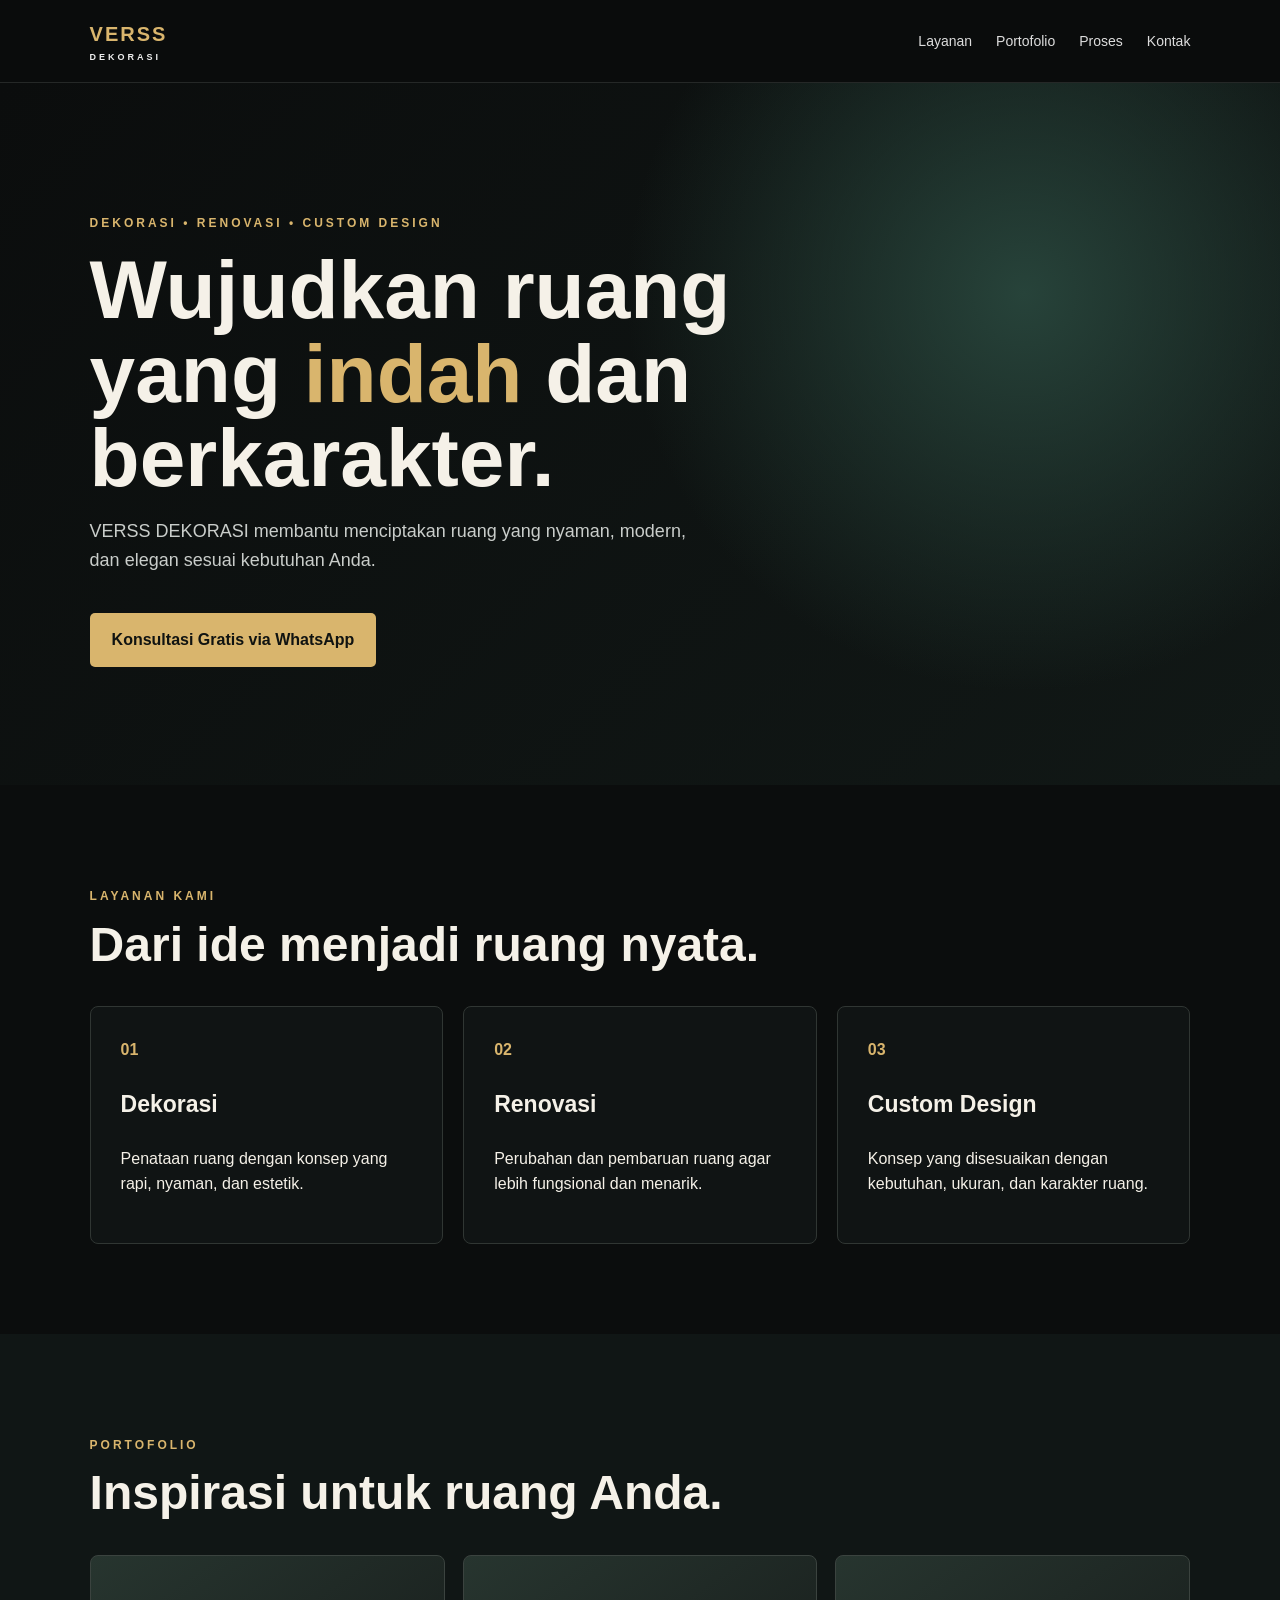
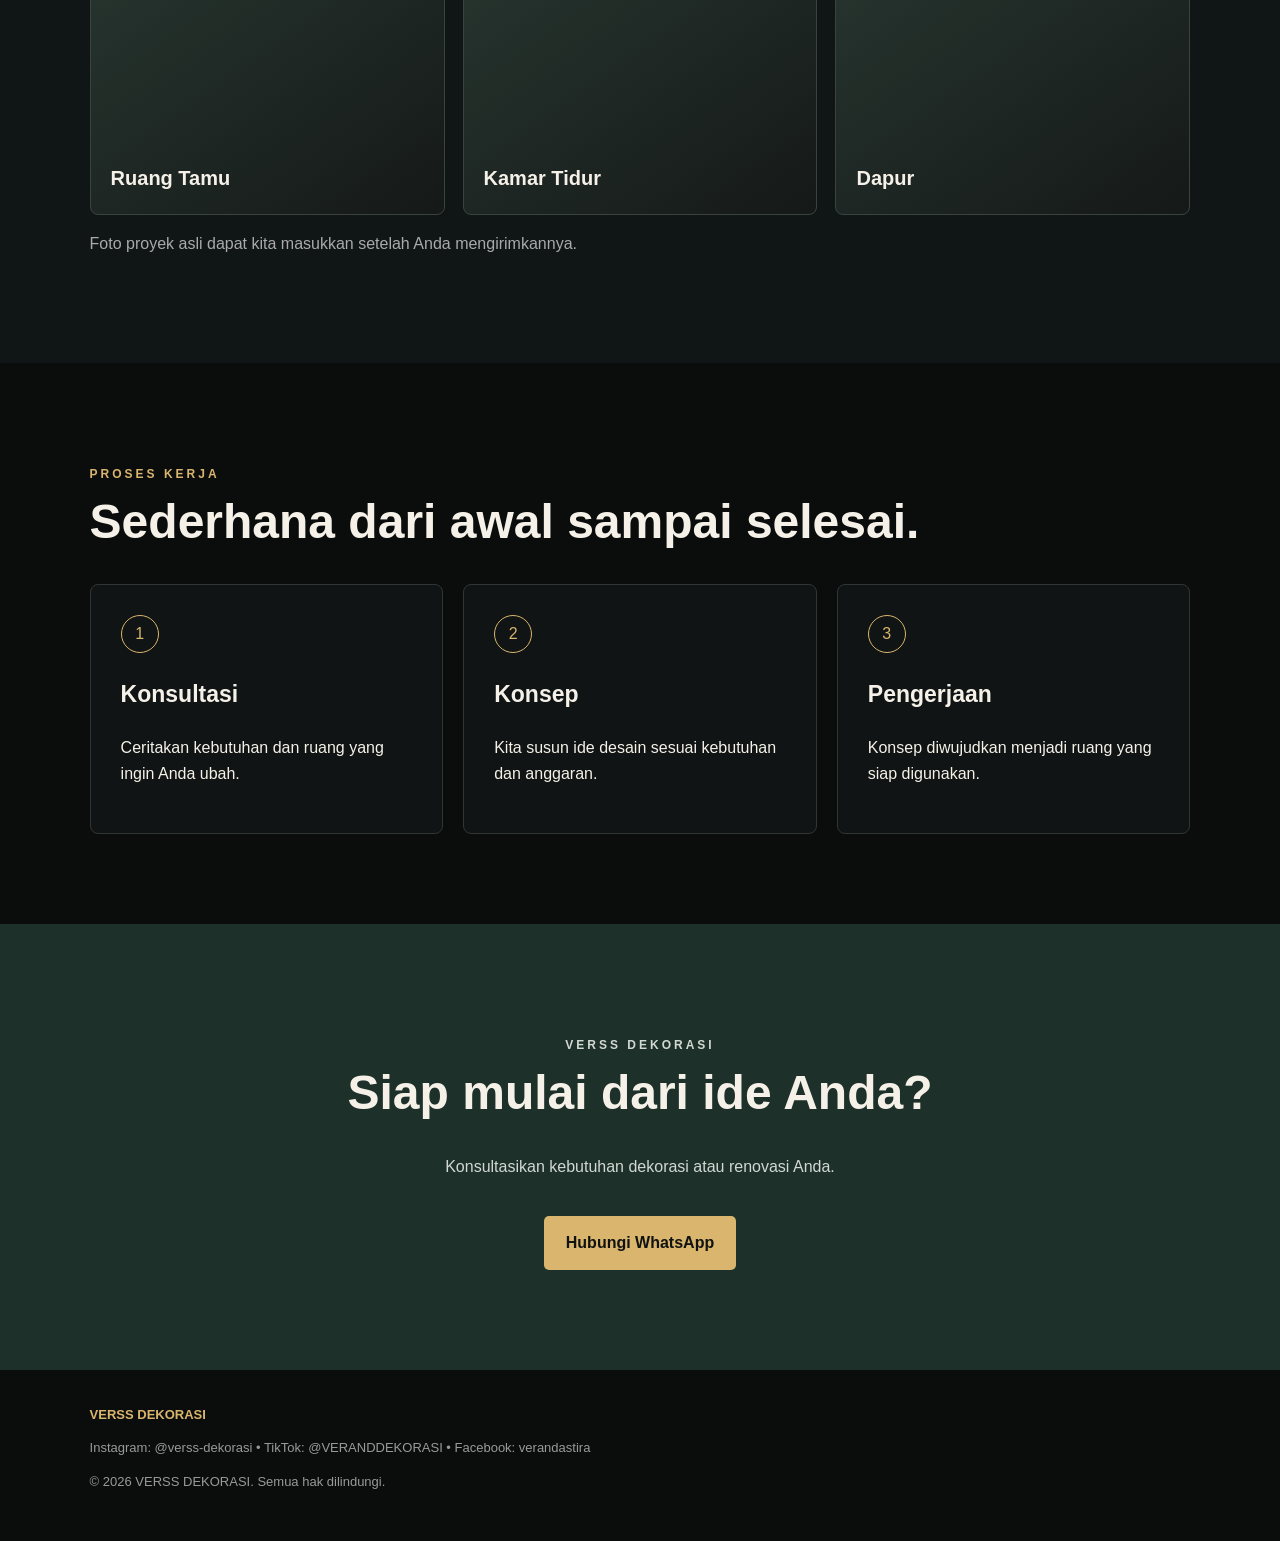
==== index.html @ af915635 "Add files via upload" ====
<!doctype html>
<html lang="id">
<head>
<meta charset="utf-8">
<meta name="viewport" content="width=device-width, initial-scale=1">
<title>VERSS DEKORASI | Dekorasi & Renovasi Rumah</title>
<meta name="description" content="VERSS DEKORASI melayani dekorasi, renovasi, dan custom design dengan konsep modern dan elegan. Konsultasi melalui WhatsApp.">
<meta name="robots" content="index, follow">
<link rel="canonical" href="https://verss-dekorasi.netlify.app/">
<link rel="stylesheet" href="style.css">
</head>
<body>
<header class="nav">
  <a class="logo" href="#home">VERSS<span>DEKORASI</span></a>
  <nav>
    <a href="#layanan">Layanan</a><a href="#portfolio">Portofolio</a><a href="#proses">Proses</a><a href="#kontak">Kontak</a>
  </nav>
</header>

<main>
<section id="home" class="hero">
  <div>
    <p class="eyebrow">DEKORASI • RENOVASI • CUSTOM DESIGN</p>
    <h1>Wujudkan ruang yang <em>indah</em> dan berkarakter.</h1>
    <p class="lead">VERSS DEKORASI membantu menciptakan ruang yang nyaman, modern, dan elegan sesuai kebutuhan Anda.</p>
    <a class="btn" href="https://wa.me/6282234894105?text=Halo%20VERSS%20DEKORASI,%20saya%20ingin%20konsultasi%20gratis." target="_blank" rel="noopener">Konsultasi Gratis via WhatsApp</a>
  </div>
</section>

<section id="layanan" class="section">
  <p class="eyebrow">LAYANAN KAMI</p><h2>Dari ide menjadi ruang nyata.</h2>
  <div class="cards">
    <article><b>01</b><h3>Dekorasi</h3><p>Penataan ruang dengan konsep yang rapi, nyaman, dan estetik.</p></article>
    <article><b>02</b><h3>Renovasi</h3><p>Perubahan dan pembaruan ruang agar lebih fungsional dan menarik.</p></article>
    <article><b>03</b><h3>Custom Design</h3><p>Konsep yang disesuaikan dengan kebutuhan, ukuran, dan karakter ruang.</p></article>
  </div>
</section>

<section id="portfolio" class="section dark">
  <p class="eyebrow">PORTOFOLIO</p><h2>Inspirasi untuk ruang Anda.</h2>
  <div class="gallery">
    <div class="photo">Ruang Tamu</div><div class="photo">Kamar Tidur</div><div class="photo">Dapur</div>
  </div>
  <p class="note">Foto proyek asli dapat kita masukkan setelah Anda mengirimkannya.</p>
</section>

<section id="proses" class="section">
  <p class="eyebrow">PROSES KERJA</p><h2>Sederhana dari awal sampai selesai.</h2>
  <div class="steps">
    <div><span>1</span><h3>Konsultasi</h3><p>Ceritakan kebutuhan dan ruang yang ingin Anda ubah.</p></div>
    <div><span>2</span><h3>Konsep</h3><p>Kita susun ide desain sesuai kebutuhan dan anggaran.</p></div>
    <div><span>3</span><h3>Pengerjaan</h3><p>Konsep diwujudkan menjadi ruang yang siap digunakan.</p></div>
  </div>
</section>

<section id="kontak" class="cta">
  <p class="eyebrow">VERSS DEKORASI</p><h2>Siap mulai dari ide Anda?</h2>
  <p>Konsultasikan kebutuhan dekorasi atau renovasi Anda.</p>
  <a class="btn" href="https://wa.me/6282234894105?text=Halo%20VERSS%20DEKORASI,%20saya%20ingin%20konsultasi." target="_blank" rel="noopener">Hubungi WhatsApp</a>
</section>
</main>

<footer>
  <strong>VERSS DEKORASI</strong>
  <p>Instagram: @verss-dekorasi • TikTok: @VERANDDEKORASI • Facebook: verandastira</p>
  <p>© 2026 VERSS DEKORASI. Semua hak dilindungi.</p>
</footer>
</body>
</html>
---- style.css ----
*{box-sizing:border-box}html{scroll-behavior:smooth}body{margin:0;font-family:Arial,Helvetica,sans-serif;background:#0b0d0d;color:#f5f1e8;line-height:1.6}.nav{position:sticky;top:0;z-index:10;display:flex;justify-content:space-between;align-items:center;padding:18px 7%;background:rgba(11,13,13,.94);border-bottom:1px solid #252827}.logo{color:#d9b56d;text-decoration:none;font-weight:800;letter-spacing:2px;font-size:20px}.logo span{display:block;font-size:9px;letter-spacing:3px;color:#eee}nav a{color:#ddd;text-decoration:none;margin-left:24px;font-size:14px}.hero{min-height:78vh;display:flex;align-items:center;padding:80px 7%;background:radial-gradient(circle at 80% 30%,#27433a 0,transparent 35%),linear-gradient(135deg,#0b0d0d,#111816)}.hero>div{max-width:760px}.eyebrow{color:#d9b56d;font-size:12px;font-weight:700;letter-spacing:3px}h1{font-size:clamp(42px,7vw,82px);line-height:1.02;margin:15px 0}h1 em{color:#d9b56d;font-style:normal}h2{font-size:clamp(30px,5vw,48px);line-height:1.1;margin:8px 0 35px}.lead{font-size:18px;color:#c9cdca;max-width:620px}.btn{display:inline-block;margin-top:20px;padding:14px 22px;border-radius:5px;background:#d9b56d;color:#101311;text-decoration:none;font-weight:800}.section{padding:90px 7%}.cards,.steps{display:grid;grid-template-columns:repeat(3,1fr);gap:20px}.cards article,.steps>div{border:1px solid #303633;padding:30px;background:#101414;border-radius:8px}.cards b{color:#d9b56d}.cards h3,.steps h3{font-size:23px}.dark{background:#101615}.gallery{display:grid;grid-template-columns:repeat(3,1fr);gap:18px}.photo{min-height:260px;border-radius:8px;border:1px solid #3b433f;display:flex;align-items:end;padding:20px;background:linear-gradient(145deg,#27352f,#151918);font-size:20px;font-weight:700}.note{color:#aaa}.steps span{display:inline-grid;place-items:center;width:38px;height:38px;border:1px solid #d9b56d;border-radius:50%;color:#d9b56d}.cta{text-align:center;padding:100px 7%;background:#1d3029}.cta p{color:#d2d8d4}footer{padding:35px 7%;color:#999;font-size:13px}footer strong{color:#d9b56d} @media(max-width:700px){nav{display:none}.nav{padding:16px 5%}.hero,.section{padding-left:5%;padding-right:5%}.hero{min-height:72vh}.cards,.steps,.gallery{grid-template-columns:1fr}h1{font-size:48px}.section{padding-top:65px;padding-bottom:65px}}
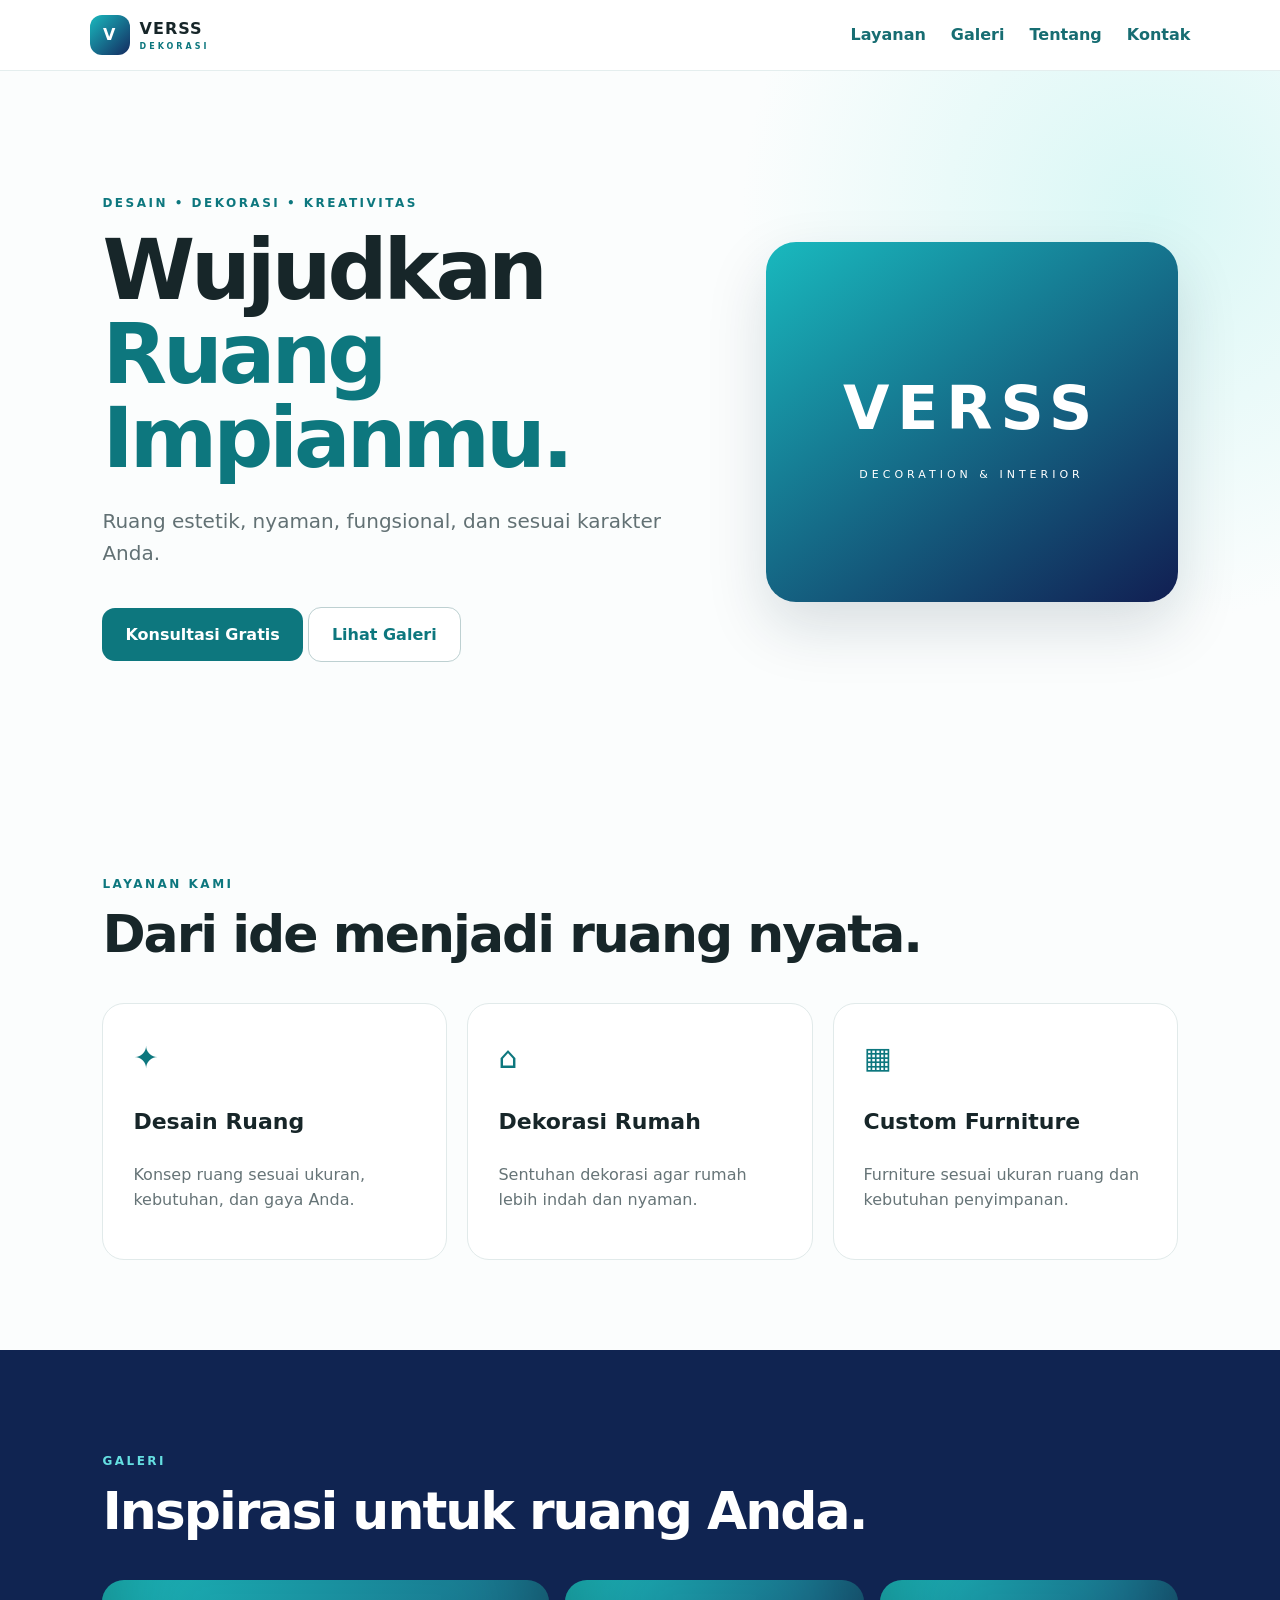
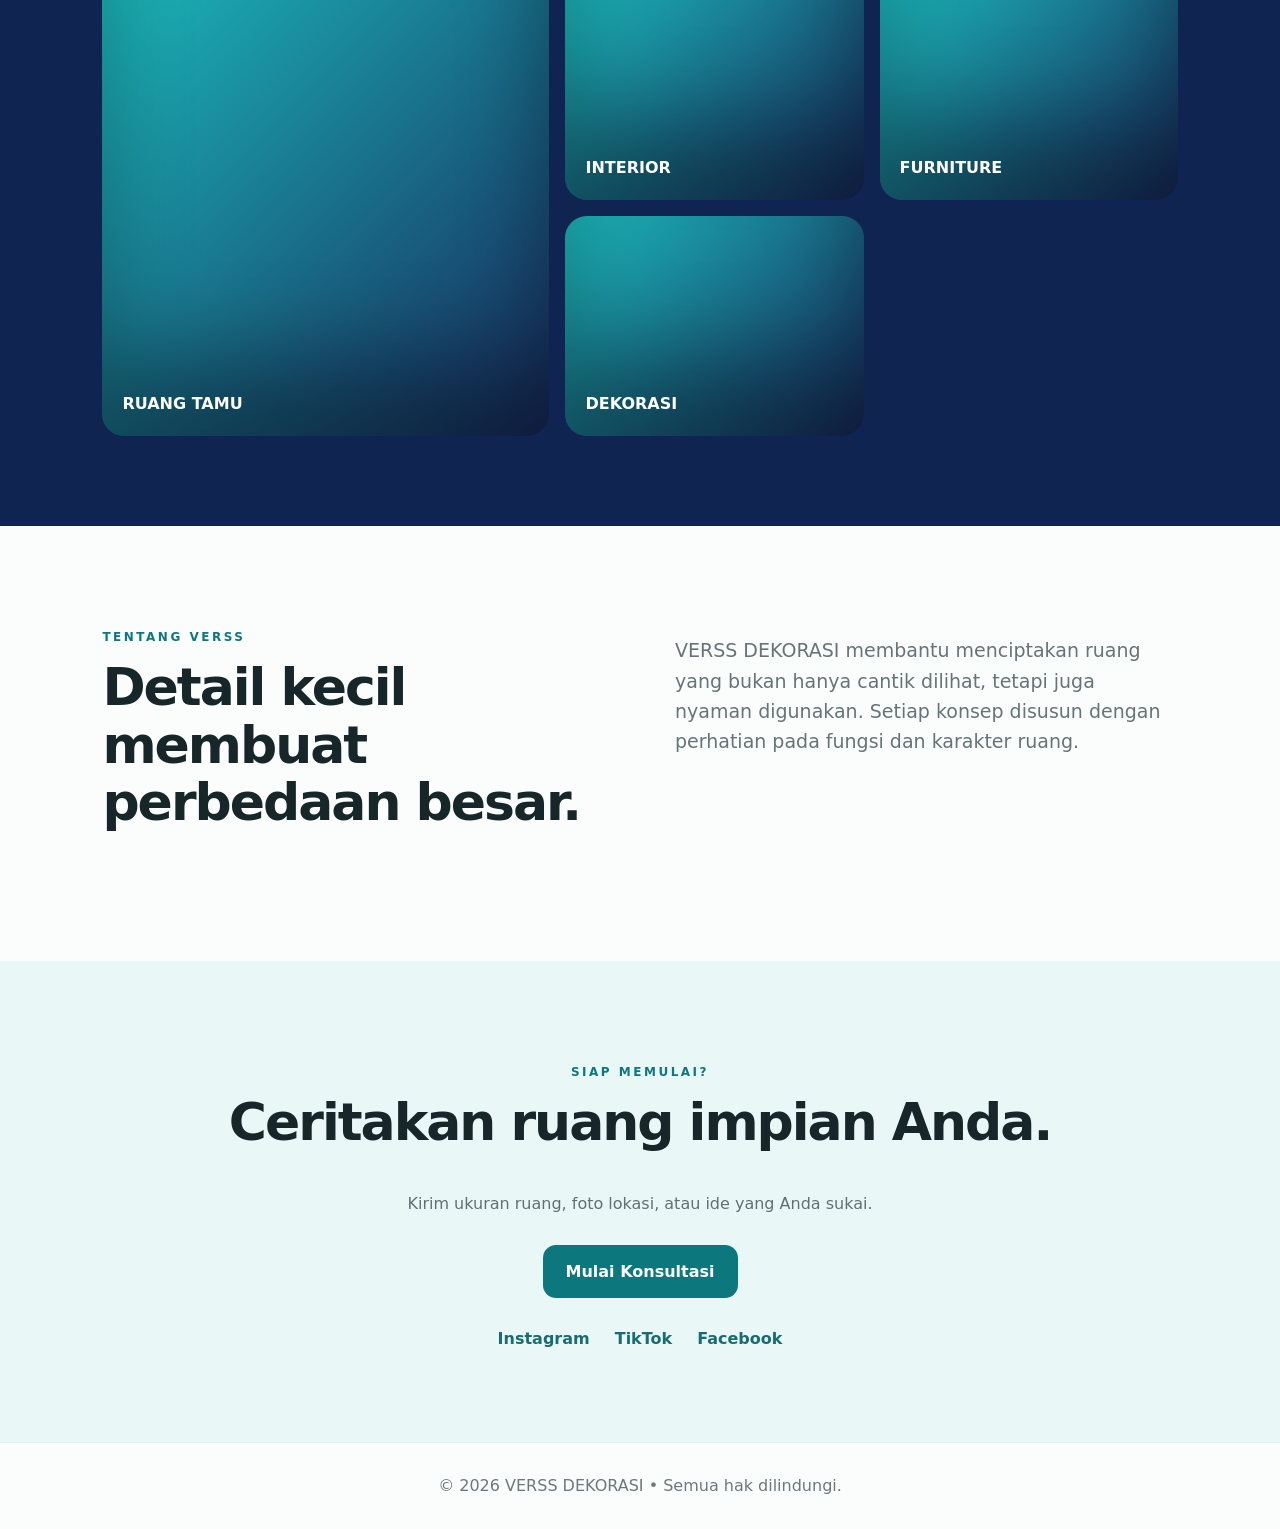
==== commit 10dbd70c: "Add files via upload" ====
--- a/index.html
+++ b/index.html
@@ -1,69 +1,24 @@
-<!doctype html>
-<html lang="id">
-<head>
-<meta charset="utf-8">
-<meta name="viewport" content="width=device-width, initial-scale=1">
-<title>VERSS DEKORASI | Dekorasi & Renovasi Rumah</title>
-<meta name="description" content="VERSS DEKORASI melayani dekorasi, renovasi, dan custom design dengan konsep modern dan elegan. Konsultasi melalui WhatsApp.">
-<meta name="robots" content="index, follow">
-<link rel="canonical" href="https://verss-dekorasi.netlify.app/">
-<link rel="stylesheet" href="style.css">
-</head>
-<body>
-<header class="nav">
-  <a class="logo" href="#home">VERSS<span>DEKORASI</span></a>
-  <nav>
-    <a href="#layanan">Layanan</a><a href="#portfolio">Portofolio</a><a href="#proses">Proses</a><a href="#kontak">Kontak</a>
-  </nav>
-</header>
-
+<!doctype html><html lang="id"><head>
+<meta charset="utf-8"><meta name="viewport" content="width=device-width,initial-scale=1">
+<meta name="description" content="VERSS DEKORASI — desain dan dekorasi ruang estetik, nyaman, dan fungsional.">
+<title>VERSS DEKORASI | Wujudkan Ruang Impianmu</title><link rel="stylesheet" href="style.css">
+</head><body>
+<header><a class="brand" href="#home"><b>V</b><span>VERSS<small>DEKORASI</small></span></a>
+<nav><a href="#layanan">Layanan</a><a href="#galeri">Galeri</a><a href="#tentang">Tentang</a><a href="#kontak">Kontak</a></nav></header>
 <main>
-<section id="home" class="hero">
-  <div>
-    <p class="eyebrow">DEKORASI • RENOVASI • CUSTOM DESIGN</p>
-    <h1>Wujudkan ruang yang <em>indah</em> dan berkarakter.</h1>
-    <p class="lead">VERSS DEKORASI membantu menciptakan ruang yang nyaman, modern, dan elegan sesuai kebutuhan Anda.</p>
-    <a class="btn" href="https://wa.me/6282234894105?text=Halo%20VERSS%20DEKORASI,%20saya%20ingin%20konsultasi%20gratis." target="_blank" rel="noopener">Konsultasi Gratis via WhatsApp</a>
-  </div>
-</section>
-
-<section id="layanan" class="section">
-  <p class="eyebrow">LAYANAN KAMI</p><h2>Dari ide menjadi ruang nyata.</h2>
-  <div class="cards">
-    <article><b>01</b><h3>Dekorasi</h3><p>Penataan ruang dengan konsep yang rapi, nyaman, dan estetik.</p></article>
-    <article><b>02</b><h3>Renovasi</h3><p>Perubahan dan pembaruan ruang agar lebih fungsional dan menarik.</p></article>
-    <article><b>03</b><h3>Custom Design</h3><p>Konsep yang disesuaikan dengan kebutuhan, ukuran, dan karakter ruang.</p></article>
-  </div>
-</section>
-
-<section id="portfolio" class="section dark">
-  <p class="eyebrow">PORTOFOLIO</p><h2>Inspirasi untuk ruang Anda.</h2>
-  <div class="gallery">
-    <div class="photo">Ruang Tamu</div><div class="photo">Kamar Tidur</div><div class="photo">Dapur</div>
-  </div>
-  <p class="note">Foto proyek asli dapat kita masukkan setelah Anda mengirimkannya.</p>
-</section>
-
-<section id="proses" class="section">
-  <p class="eyebrow">PROSES KERJA</p><h2>Sederhana dari awal sampai selesai.</h2>
-  <div class="steps">
-    <div><span>1</span><h3>Konsultasi</h3><p>Ceritakan kebutuhan dan ruang yang ingin Anda ubah.</p></div>
-    <div><span>2</span><h3>Konsep</h3><p>Kita susun ide desain sesuai kebutuhan dan anggaran.</p></div>
-    <div><span>3</span><h3>Pengerjaan</h3><p>Konsep diwujudkan menjadi ruang yang siap digunakan.</p></div>
-  </div>
-</section>
-
-<section id="kontak" class="cta">
-  <p class="eyebrow">VERSS DEKORASI</p><h2>Siap mulai dari ide Anda?</h2>
-  <p>Konsultasikan kebutuhan dekorasi atau renovasi Anda.</p>
-  <a class="btn" href="https://wa.me/6282234894105?text=Halo%20VERSS%20DEKORASI,%20saya%20ingin%20konsultasi." target="_blank" rel="noopener">Hubungi WhatsApp</a>
-</section>
-</main>
-
-<footer>
-  <strong>VERSS DEKORASI</strong>
-  <p>Instagram: @verss-dekorasi • TikTok: @VERANDDEKORASI • Facebook: verandastira</p>
-  <p>© 2026 VERSS DEKORASI. Semua hak dilindungi.</p>
-</footer>
-</body>
-</html>+<section class="hero" id="home"><div><p class="eyebrow">DESAIN • DEKORASI • KREATIVITAS</p>
+<h1>Wujudkan <em>Ruang Impianmu.</em></h1><p class="lead">Ruang estetik, nyaman, fungsional, dan sesuai karakter Anda.</p>
+<a class="btn" href="#kontak">Konsultasi Gratis</a> <a class="btn alt" href="#galeri">Lihat Galeri</a></div>
+<div class="hero-card"><strong>VERSS</strong><span>DECORATION & INTERIOR</span></div></section>
+<section id="layanan"><p class="eyebrow">LAYANAN KAMI</p><h2>Dari ide menjadi ruang nyata.</h2>
+<div class="cards"><article><i>✦</i><h3>Desain Ruang</h3><p>Konsep ruang sesuai ukuran, kebutuhan, dan gaya Anda.</p></article>
+<article><i>⌂</i><h3>Dekorasi Rumah</h3><p>Sentuhan dekorasi agar rumah lebih indah dan nyaman.</p></article>
+<article><i>▦</i><h3>Custom Furniture</h3><p>Furniture sesuai ukuran ruang dan kebutuhan penyimpanan.</p></article></div></section>
+<section class="dark" id="galeri"><p class="eyebrow">GALERI</p><h2>Inspirasi untuk ruang Anda.</h2>
+<div class="gallery"><div>RUANG TAMU</div><div>INTERIOR</div><div>FURNITURE</div><div>DEKORASI</div></div></section>
+<section id="tentang" class="about"><div><p class="eyebrow">TENTANG VERSS</p><h2>Detail kecil membuat perbedaan besar.</h2></div>
+<p>VERSS DEKORASI membantu menciptakan ruang yang bukan hanya cantik dilihat, tetapi juga nyaman digunakan. Setiap konsep disusun dengan perhatian pada fungsi dan karakter ruang.</p></section>
+<section class="cta" id="kontak"><p class="eyebrow">SIAP MEMULAI?</p><h2>Ceritakan ruang impian Anda.</h2>
+<p>Kirim ukuran ruang, foto lokasi, atau ide yang Anda sukai.</p><a class="btn" href="mailto:verandandrio@gmail.com?subject=Konsultasi%20VERSS%20DEKORASI">Mulai Konsultasi</a>
+<div class="social"><a href="https://instagram.com/verss-dekorasi">Instagram</a><a href="https://www.tiktok.com/@VERANDDEKORASI">TikTok</a><a href="https://facebook.com/verandastira">Facebook</a></div></section>
+</main><footer>© 2026 VERSS DEKORASI • Semua hak dilindungi.</footer></body></html>
--- a/style.css
+++ b/style.css
@@ -1 +1 @@
-*{box-sizing:border-box}html{scroll-behavior:smooth}body{margin:0;font-family:Arial,Helvetica,sans-serif;background:#0b0d0d;color:#f5f1e8;line-height:1.6}.nav{position:sticky;top:0;z-index:10;display:flex;justify-content:space-between;align-items:center;padding:18px 7%;background:rgba(11,13,13,.94);border-bottom:1px solid #252827}.logo{color:#d9b56d;text-decoration:none;font-weight:800;letter-spacing:2px;font-size:20px}.logo span{display:block;font-size:9px;letter-spacing:3px;color:#eee}nav a{color:#ddd;text-decoration:none;margin-left:24px;font-size:14px}.hero{min-height:78vh;display:flex;align-items:center;padding:80px 7%;background:radial-gradient(circle at 80% 30%,#27433a 0,transparent 35%),linear-gradient(135deg,#0b0d0d,#111816)}.hero>div{max-width:760px}.eyebrow{color:#d9b56d;font-size:12px;font-weight:700;letter-spacing:3px}h1{font-size:clamp(42px,7vw,82px);line-height:1.02;margin:15px 0}h1 em{color:#d9b56d;font-style:normal}h2{font-size:clamp(30px,5vw,48px);line-height:1.1;margin:8px 0 35px}.lead{font-size:18px;color:#c9cdca;max-width:620px}.btn{display:inline-block;margin-top:20px;padding:14px 22px;border-radius:5px;background:#d9b56d;color:#101311;text-decoration:none;font-weight:800}.section{padding:90px 7%}.cards,.steps{display:grid;grid-template-columns:repeat(3,1fr);gap:20px}.cards article,.steps>div{border:1px solid #303633;padding:30px;background:#101414;border-radius:8px}.cards b{color:#d9b56d}.cards h3,.steps h3{font-size:23px}.dark{background:#101615}.gallery{display:grid;grid-template-columns:repeat(3,1fr);gap:18px}.photo{min-height:260px;border-radius:8px;border:1px solid #3b433f;display:flex;align-items:end;padding:20px;background:linear-gradient(145deg,#27352f,#151918);font-size:20px;font-weight:700}.note{color:#aaa}.steps span{display:inline-grid;place-items:center;width:38px;height:38px;border:1px solid #d9b56d;border-radius:50%;color:#d9b56d}.cta{text-align:center;padding:100px 7%;background:#1d3029}.cta p{color:#d2d8d4}footer{padding:35px 7%;color:#999;font-size:13px}footer strong{color:#d9b56d} @media(max-width:700px){nav{display:none}.nav{padding:16px 5%}.hero,.section{padding-left:5%;padding-right:5%}.hero{min-height:72vh}.cards,.steps,.gallery{grid-template-columns:1fr}h1{font-size:48px}.section{padding-top:65px;padding-bottom:65px}}+*{box-sizing:border-box}html{scroll-behavior:smooth}body{margin:0;font-family:system-ui,-apple-system,Segoe UI,sans-serif;color:#172629;background:#fbfdfd;line-height:1.6}header{position:sticky;top:0;z-index:5;padding:15px 7%;display:flex;justify-content:space-between;align-items:center;background:#ffffffee;backdrop-filter:blur(12px);border-bottom:1px solid #e4eeee}.brand{display:flex;gap:10px;align-items:center;text-decoration:none;color:#172629;font-weight:900;letter-spacing:1px}.brand b{width:40px;height:40px;display:grid;place-items:center;border-radius:12px;background:linear-gradient(135deg,#19b9be,#142a60);color:#fff}.brand small{display:block;font-size:8px;letter-spacing:3px;color:#0d777e}nav{display:flex;gap:25px}nav a,.social a{color:#176d72;text-decoration:none;font-weight:700}.hero{padding:90px 8%;min-height:78vh;display:grid;grid-template-columns:1.2fr .8fr;gap:45px;align-items:center;background:radial-gradient(circle at 90% 20%,#d9f7f5,transparent 32%)}.eyebrow{font-size:12px;font-weight:900;letter-spacing:2.5px;color:#0d777e}.hero h1{font-size:clamp(48px,8vw,84px);line-height:1;margin:15px 0 25px;letter-spacing:-4px}.hero h1 em{font-style:normal;color:#0d777e}.lead{font-size:20px;color:#627174;max-width:560px}.btn{display:inline-block;margin-top:18px;padding:14px 23px;border-radius:13px;background:#0d777e;color:#fff;text-decoration:none;font-weight:800}.btn.alt{background:#fff;color:#0d777e;border:1px solid #bdd0d1}.hero-card{min-height:360px;border-radius:30px;background:linear-gradient(145deg,#19b9be,#111e52);display:flex;flex-direction:column;align-items:center;justify-content:center;color:#fff;box-shadow:0 25px 60px #102c3b25}.hero-card strong{font-size:60px;letter-spacing:8px}.hero-card span{font-size:11px;letter-spacing:4px;margin-top:10px}section{padding:90px 8%}section h2{font-size:clamp(34px,5vw,52px);line-height:1.1;margin:10px 0 40px;letter-spacing:-2px}.cards{display:grid;grid-template-columns:repeat(3,1fr);gap:20px}.cards article{padding:30px;border:1px solid #e1eaea;border-radius:22px;background:#fff}.cards i{font-size:30px;color:#0d777e;font-style:normal}.cards h3{font-size:22px}.cards p,.about>p{color:#667477}.dark{background:#102451;color:#fff}.dark .eyebrow{color:#65dfe1}.gallery{display:grid;grid-template-columns:1.2fr .8fr .8fr;gap:16px}.gallery div{height:220px;border-radius:22px;padding:20px;display:flex;align-items:flex-end;font-weight:900;background:linear-gradient(135deg,#1bb7b9,#17295c);box-shadow:inset 0 -80px 90px #0005}.gallery div:first-child{grid-row:span 2;height:456px}.about{display:grid;grid-template-columns:1fr 1fr;gap:70px}.about>p{font-size:19px}.cta{text-align:center;background:#e9f8f7}.cta>p:not(.eyebrow){max-width:650px;margin:10px auto;color:#607073}.social{display:flex;justify-content:center;gap:25px;margin-top:28px}footer{text-align:center;padding:30px;border-top:1px solid #e5eded;color:#6c787a}@media(max-width:800px){header{padding:13px 5%}nav{gap:10px}nav a{font-size:12px}.hero{grid-template-columns:1fr;padding:65px 6%}.hero h1{letter-spacing:-2px}.hero-card{min-height:280px}section{padding:70px 6%}.cards,.about{grid-template-columns:1fr}.gallery{grid-template-columns:1fr 1fr}.gallery div:first-child{grid-row:auto;height:220px}.social{flex-wrap:wrap}}
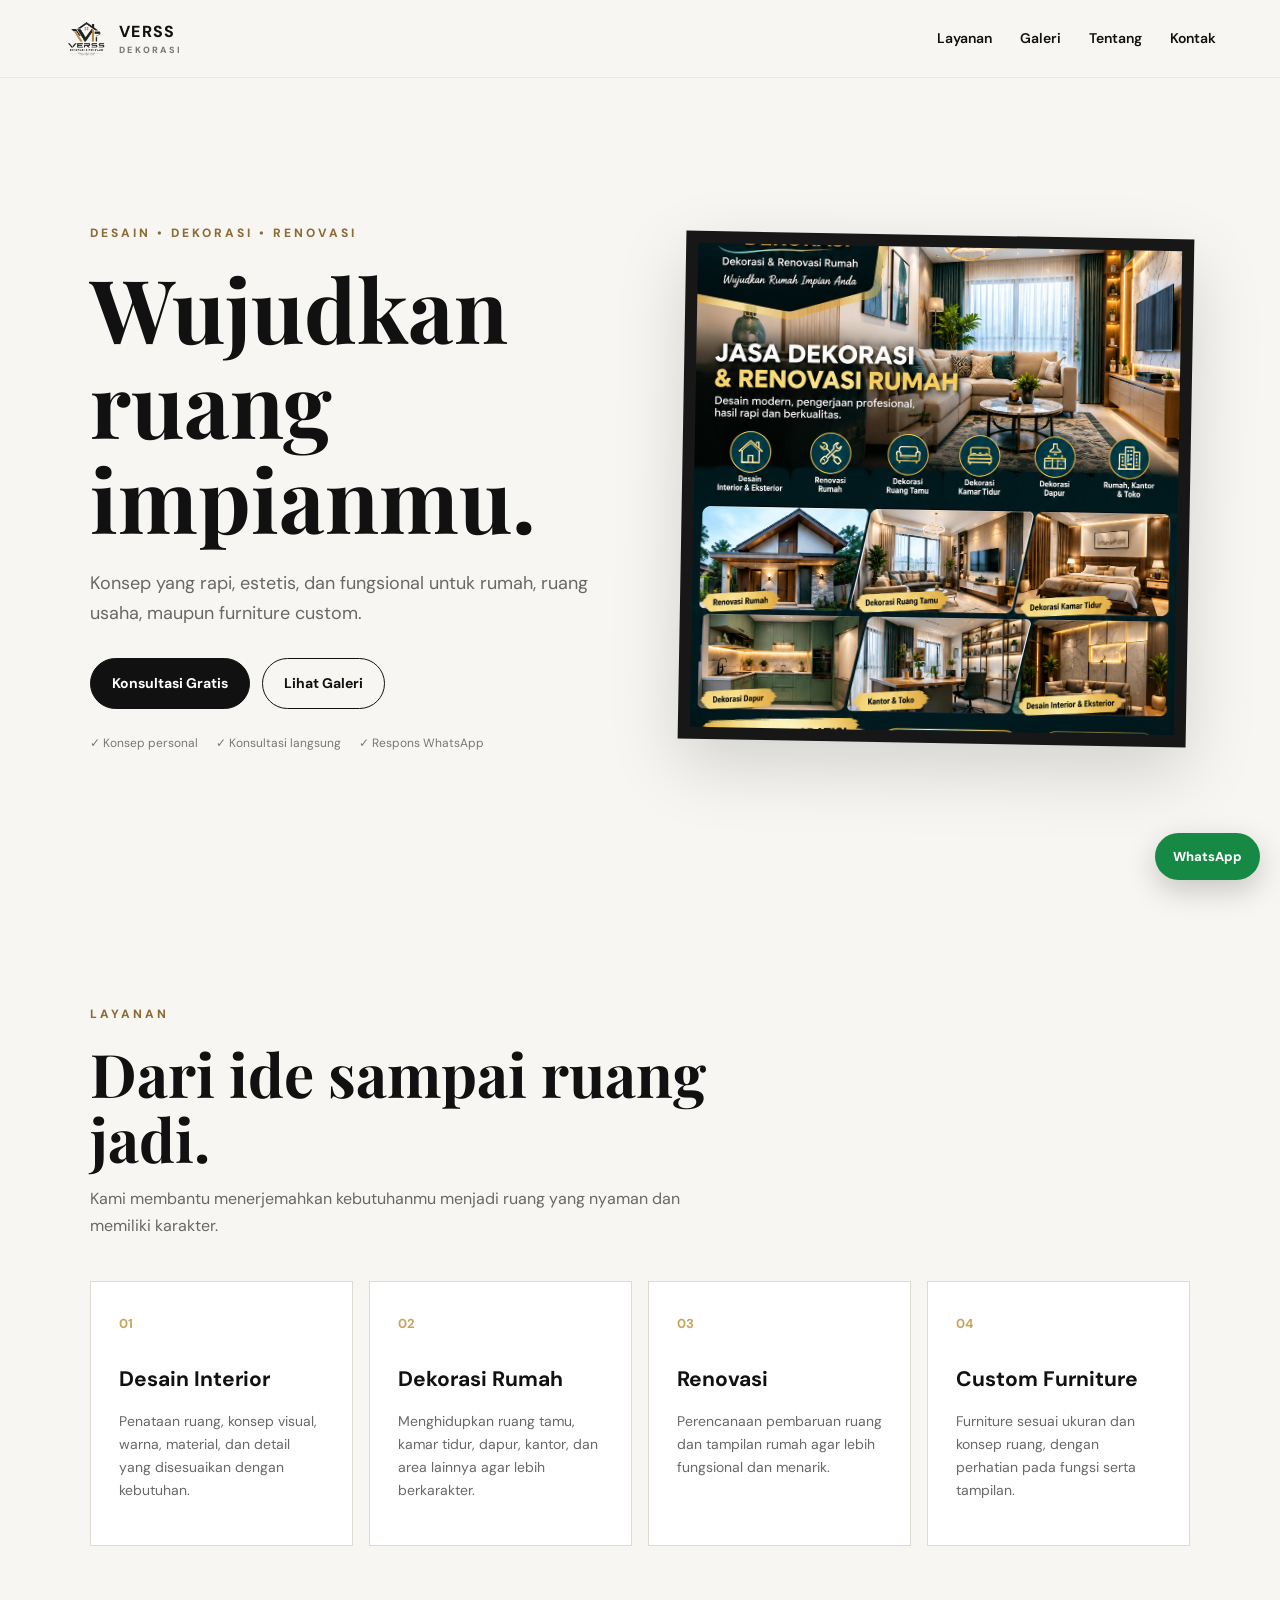
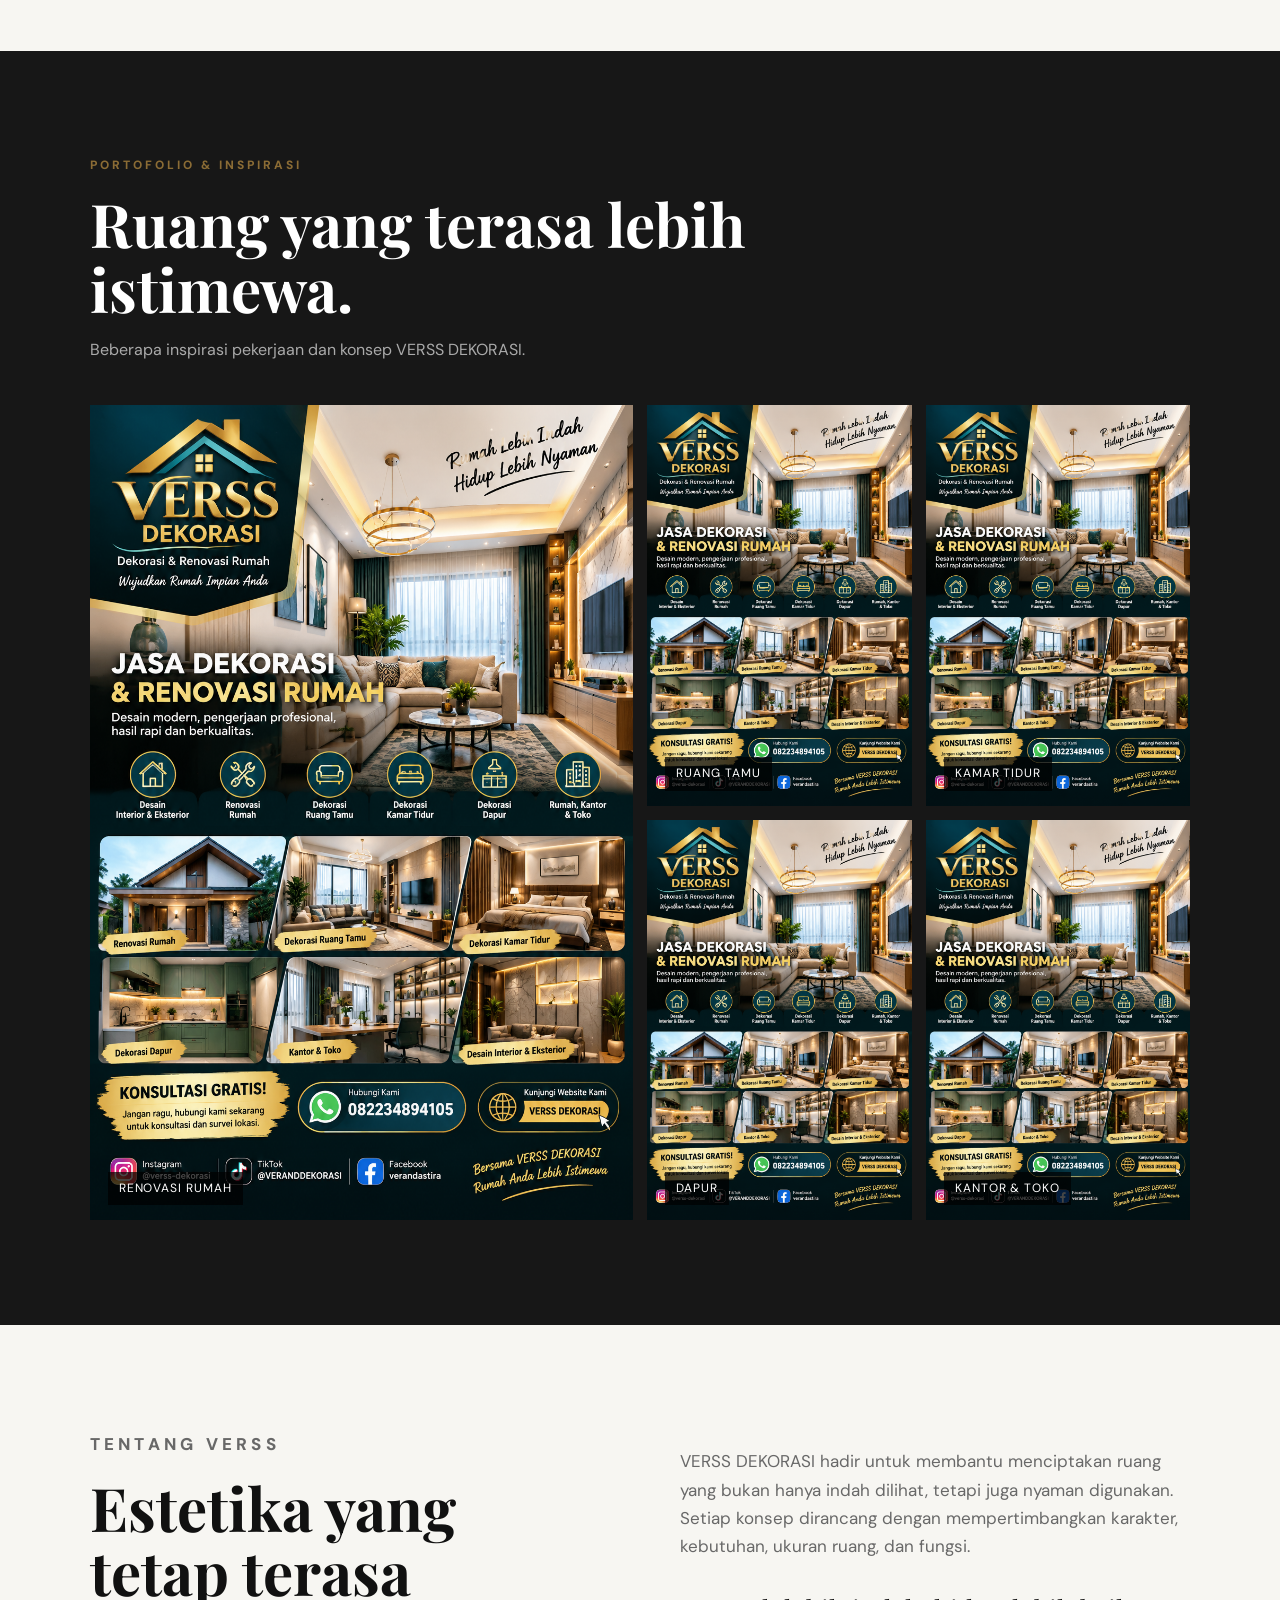
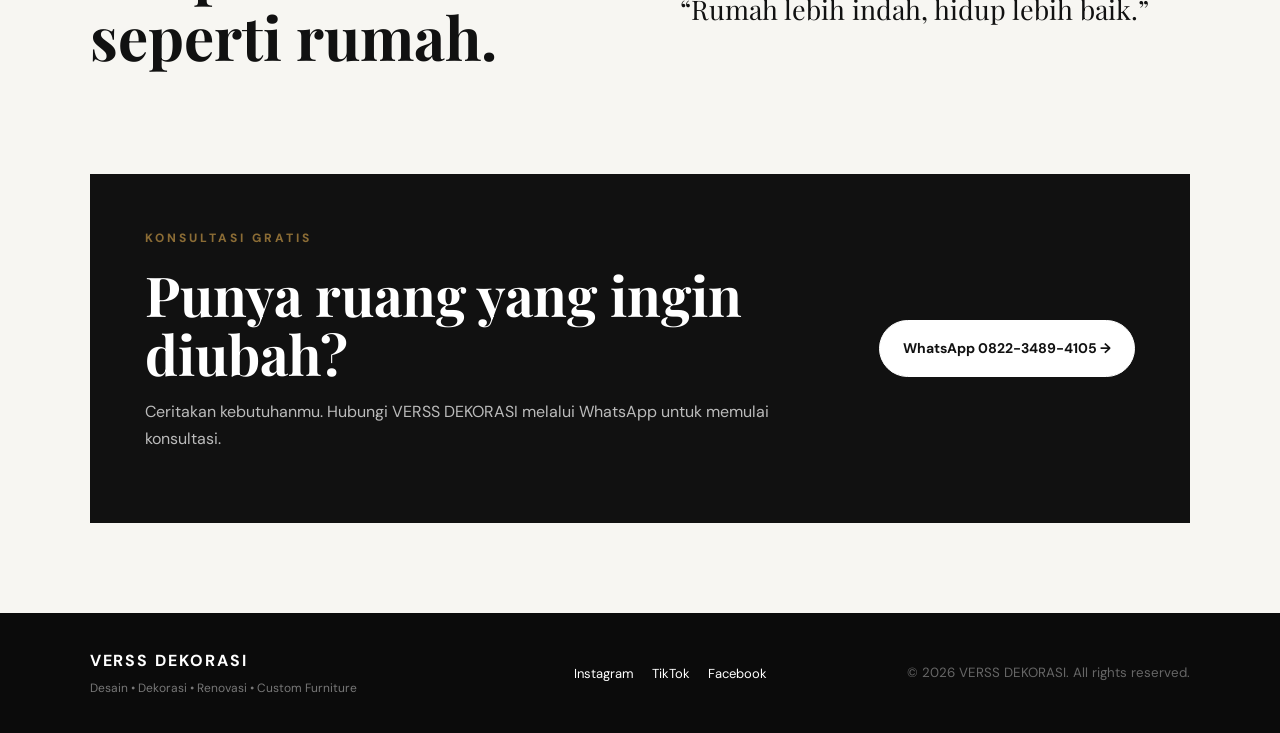
==== commit caad862a: "Add files via upload" ====
--- a/index.html
+++ b/index.html
@@ -1,24 +1,34 @@
-<!doctype html><html lang="id"><head>
-<meta charset="utf-8"><meta name="viewport" content="width=device-width,initial-scale=1">
-<meta name="description" content="VERSS DEKORASI — desain dan dekorasi ruang estetik, nyaman, dan fungsional.">
-<title>VERSS DEKORASI | Wujudkan Ruang Impianmu</title><link rel="stylesheet" href="style.css">
-</head><body>
-<header><a class="brand" href="#home"><b>V</b><span>VERSS<small>DEKORASI</small></span></a>
-<nav><a href="#layanan">Layanan</a><a href="#galeri">Galeri</a><a href="#tentang">Tentang</a><a href="#kontak">Kontak</a></nav></header>
+<!doctype html>
+<html lang="id">
+<head>
+<meta charset="utf-8">
+<meta name="viewport" content="width=device-width, initial-scale=1">
+<title>VERSS DEKORASI | Desain Interior, Dekorasi & Renovasi Rumah</title>
+<meta name="description" content="VERSS DEKORASI melayani desain interior, dekorasi rumah, renovasi, dan custom furniture. Konsultasi gratis melalui WhatsApp 082234894105.">
+<meta name="keywords" content="VERSS Dekorasi, dekorasi rumah, desain interior, renovasi rumah, custom furniture, desain ruang tamu, dekorasi kamar, dekorasi dapur">
+<meta name="author" content="VERSS DEKORASI">
+<meta name="robots" content="index, follow, max-image-preview:large">
+<link rel="canonical" href="https://verandandri0-lang.github.io/Verss-dekorasi/">
+<meta property="og:type" content="website">
+<meta property="og:locale" content="id_ID">
+<meta property="og:title" content="VERSS DEKORASI | Desain Interior & Renovasi">
+<meta property="og:description" content="Wujudkan ruang impianmu bersama VERSS DEKORASI.">
+<meta property="og:url" content="https://verandandri0-lang.github.io/Verss-dekorasi/">
+<meta property="og:image" content="https://verandandri0-lang.github.io/Verss-dekorasi/">
+<meta name="theme-color" content="#111111">
+<link rel="icon" type="image/png" href="[data-uri]